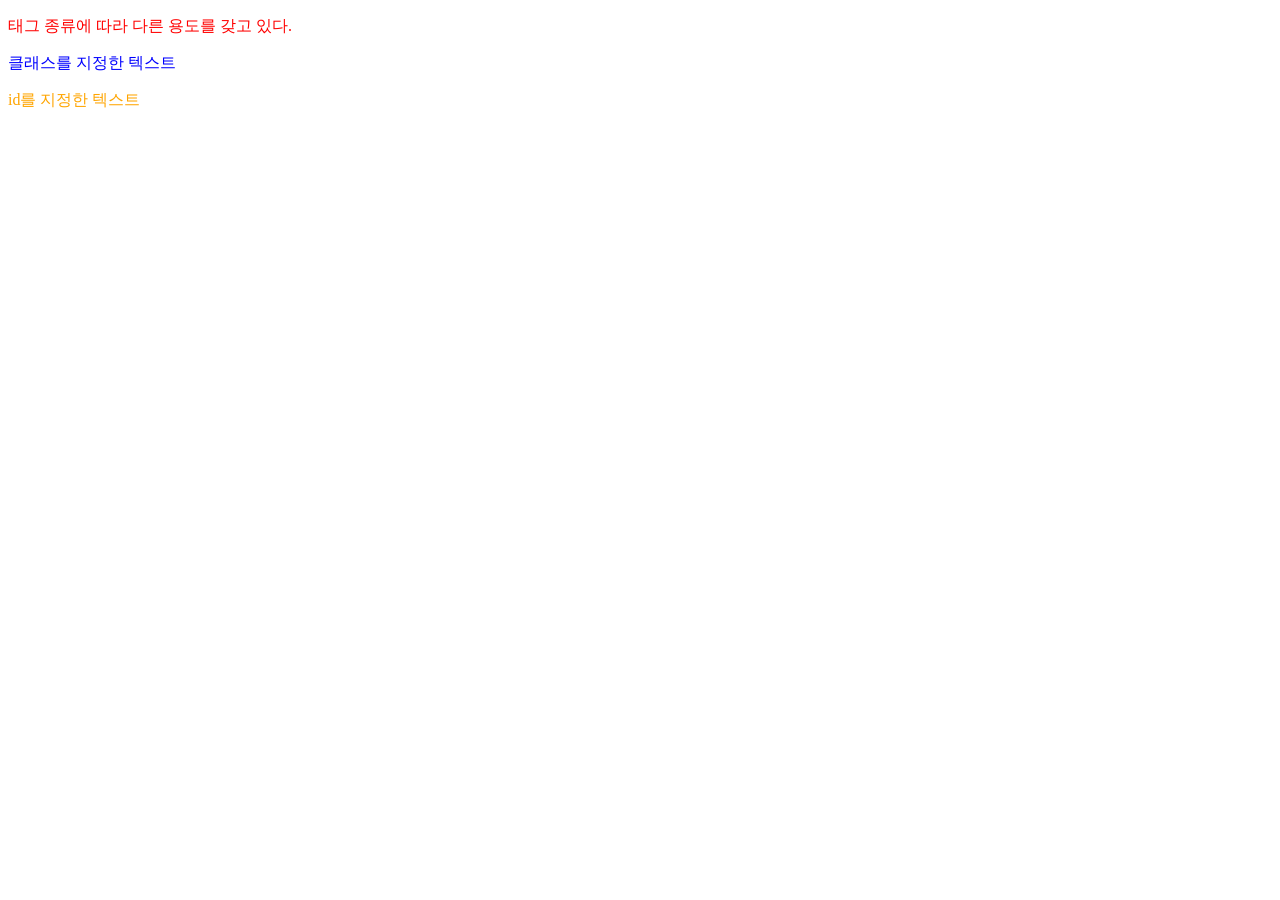
==== index.html @ 2307c54b "261021_13:40" ====
<!doctype html>
<!-- 문서종류: HTML -->
<html lang="ko">
  <!-- 언어: 한국어 -->
  <head>
<meta charset="UTF-8" />    
    <title>HTML 기초</title>
<mrta name = "description" content = "HTML에서 기초를 복습해봅니다.">
    <link rel = "stylesheet " href = "style.css">
  </head>
  <body>
    <p>태그 종류에 따라 다른 용도를 갖고 있다.</p>
    <p class = "blue">클래스를 지정한 텍스트</p>
    <p id = "orange">id를 지정한 텍스트</p>
  </body>
</html>
---- style.css ----
h1 {
  color: blue
  font-dize: 20px;
}
p {
color: red
}

.blue {
    color: blue;
}
/* .이름하면 그 이름 색상만 바꾼다는 뜻임 */
#orange {
    color: orange;
}
/* id가 나오면 #을 써야 됨 */
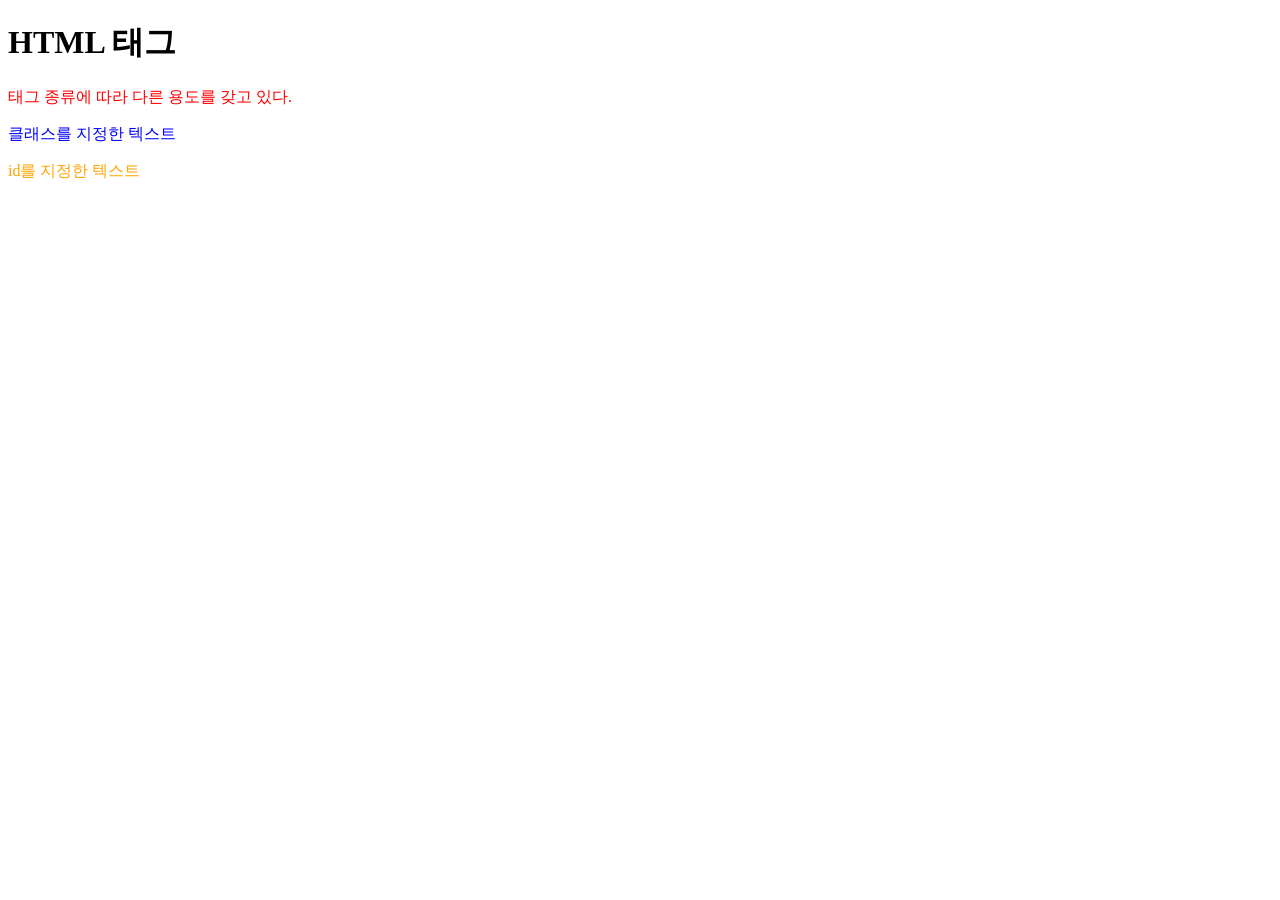
==== commit 4325e970: "261021_13:46" ====
--- a/index.html
+++ b/index.html
@@ -9,6 +9,7 @@
     <link rel = "stylesheet " href = "style.css">
   </head>
   <body>
+    <h1>HTML 태그</h1>
     <p>태그 종류에 따라 다른 용도를 갖고 있다.</p>
     <p class = "blue">클래스를 지정한 텍스트</p>
     <p id = "orange">id를 지정한 텍스트</p>
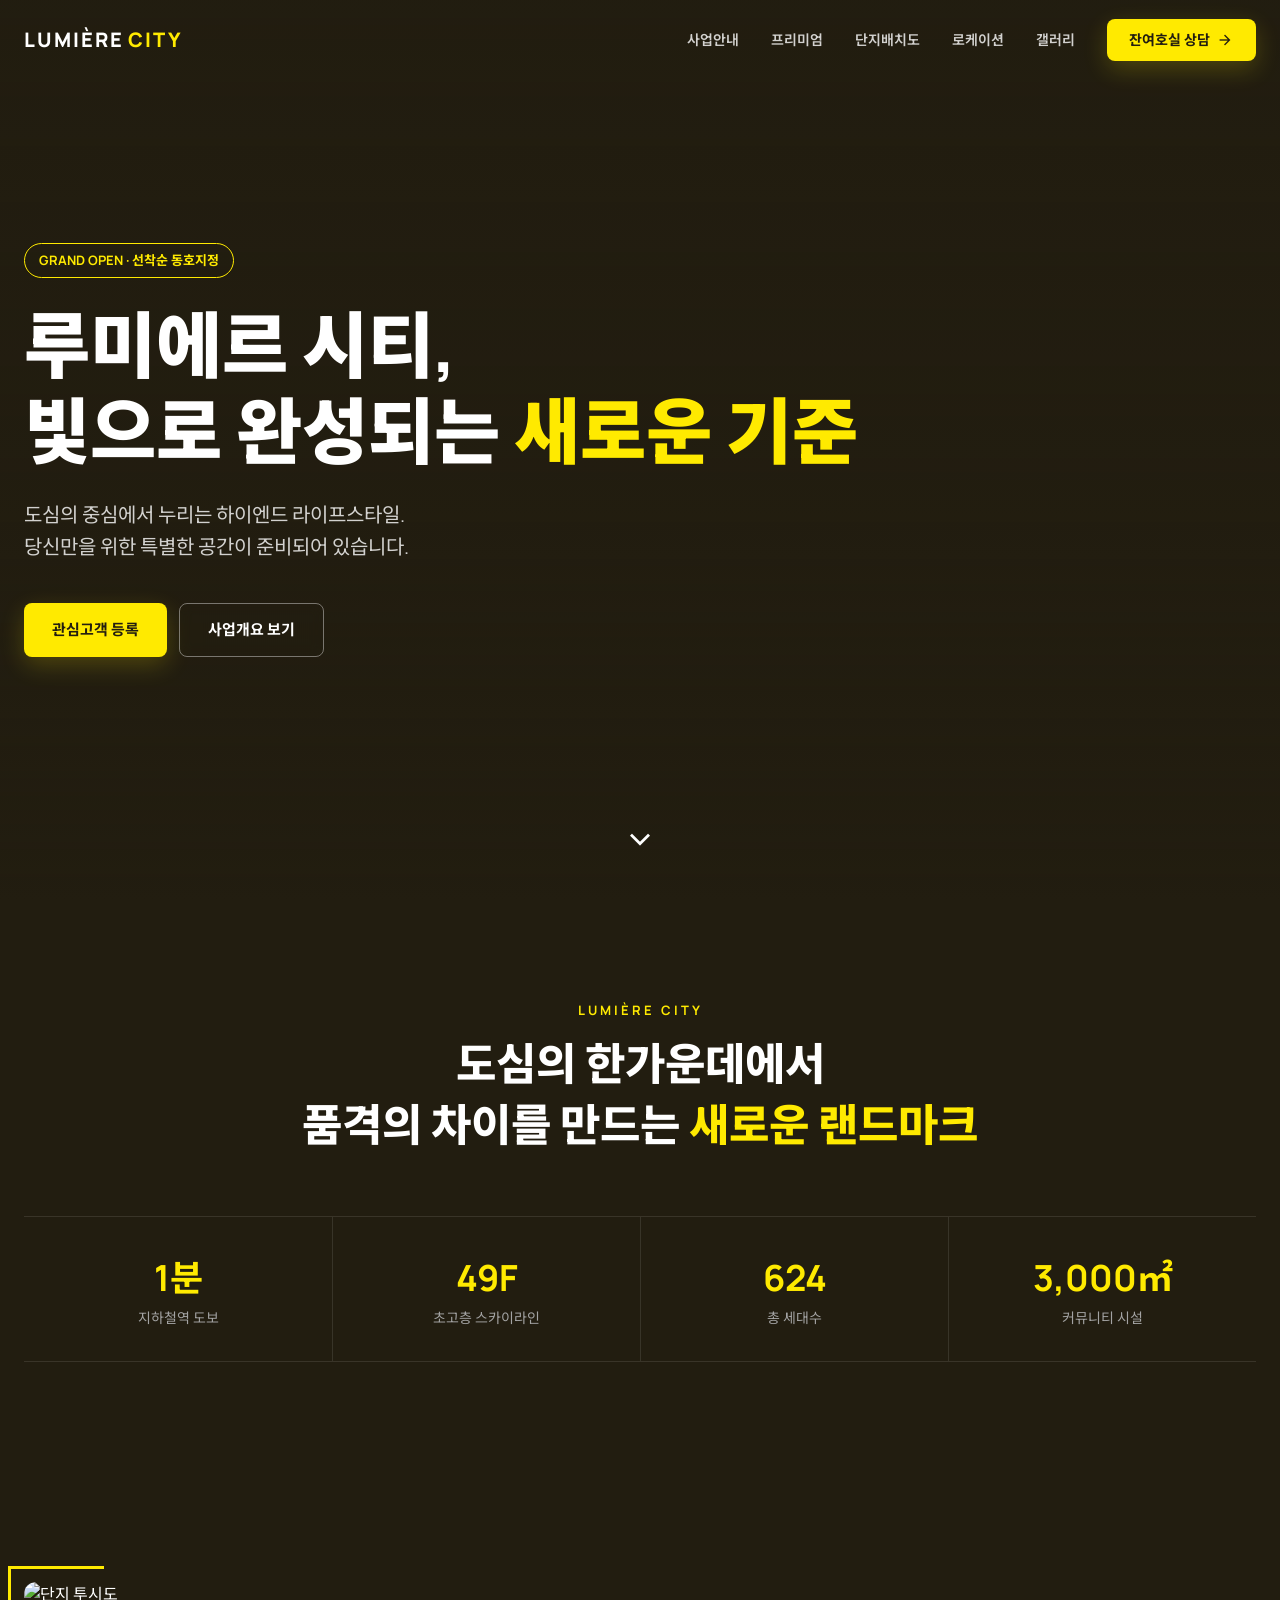
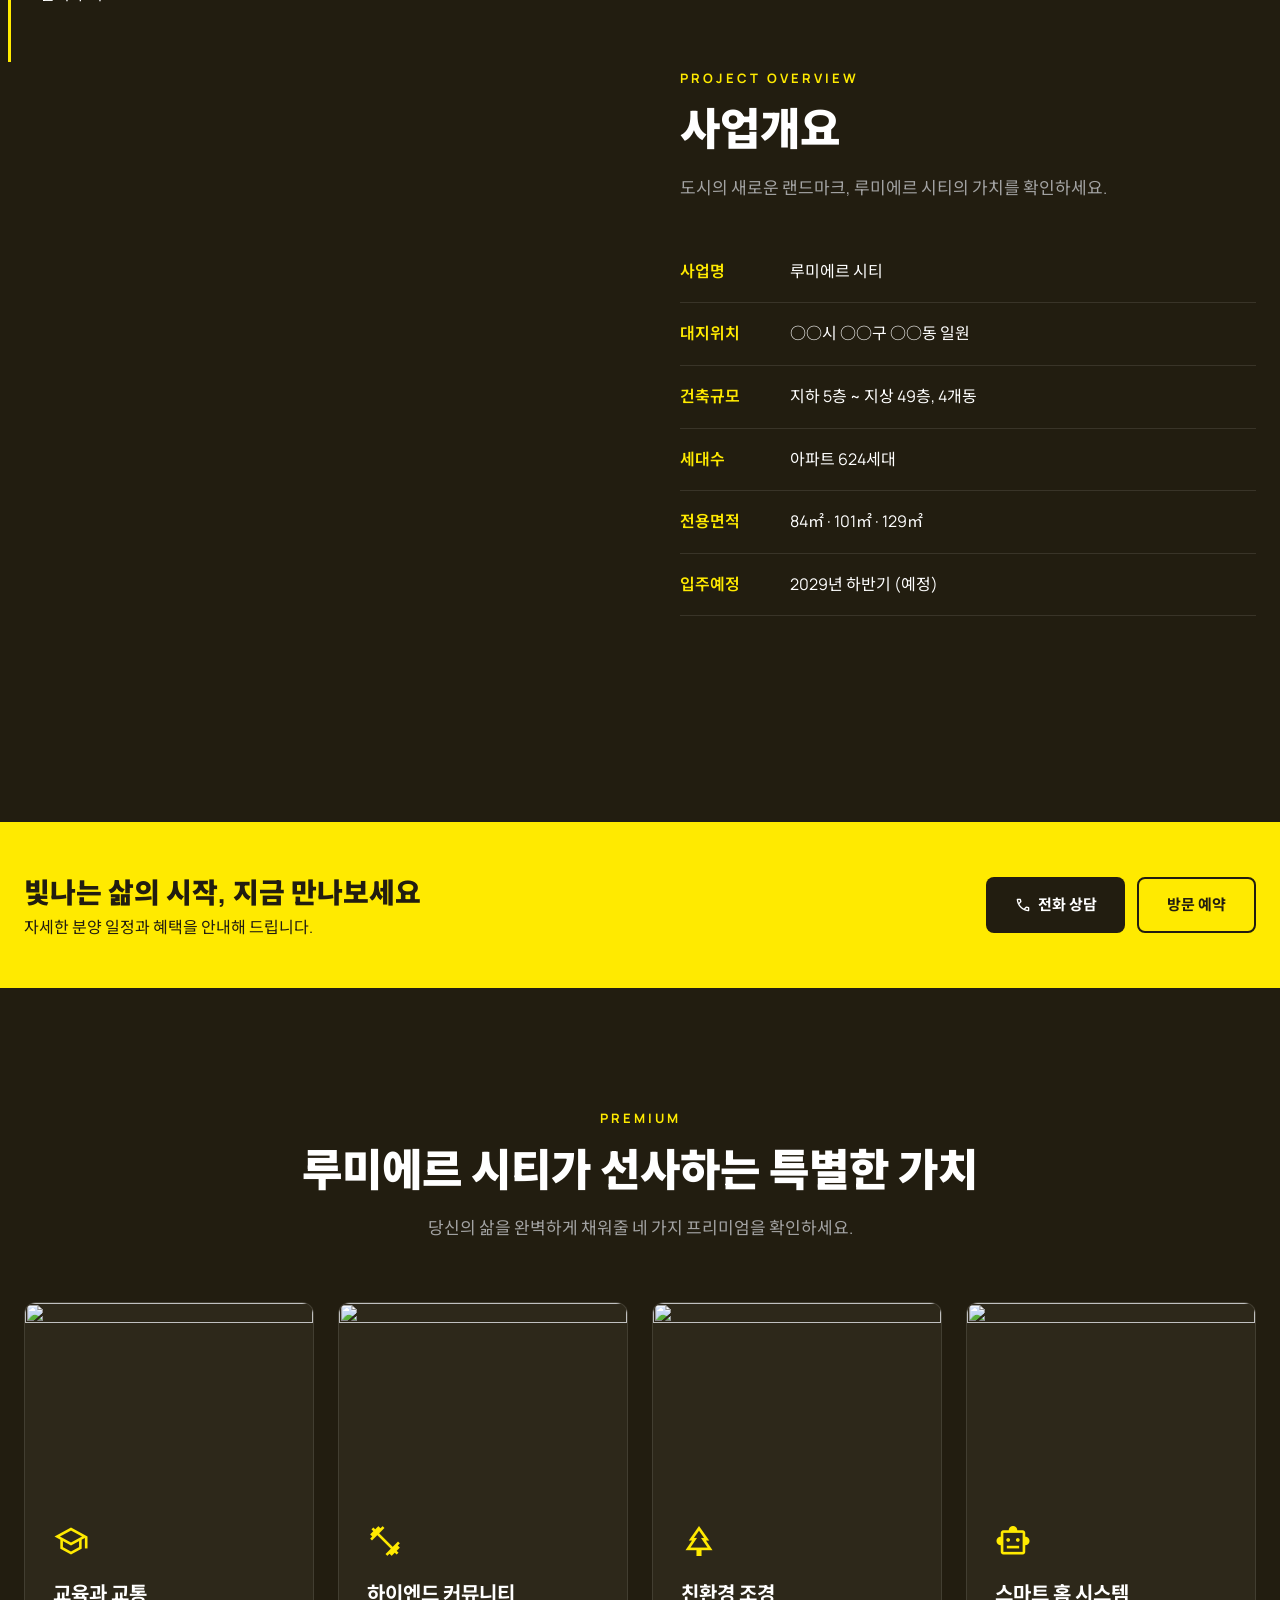
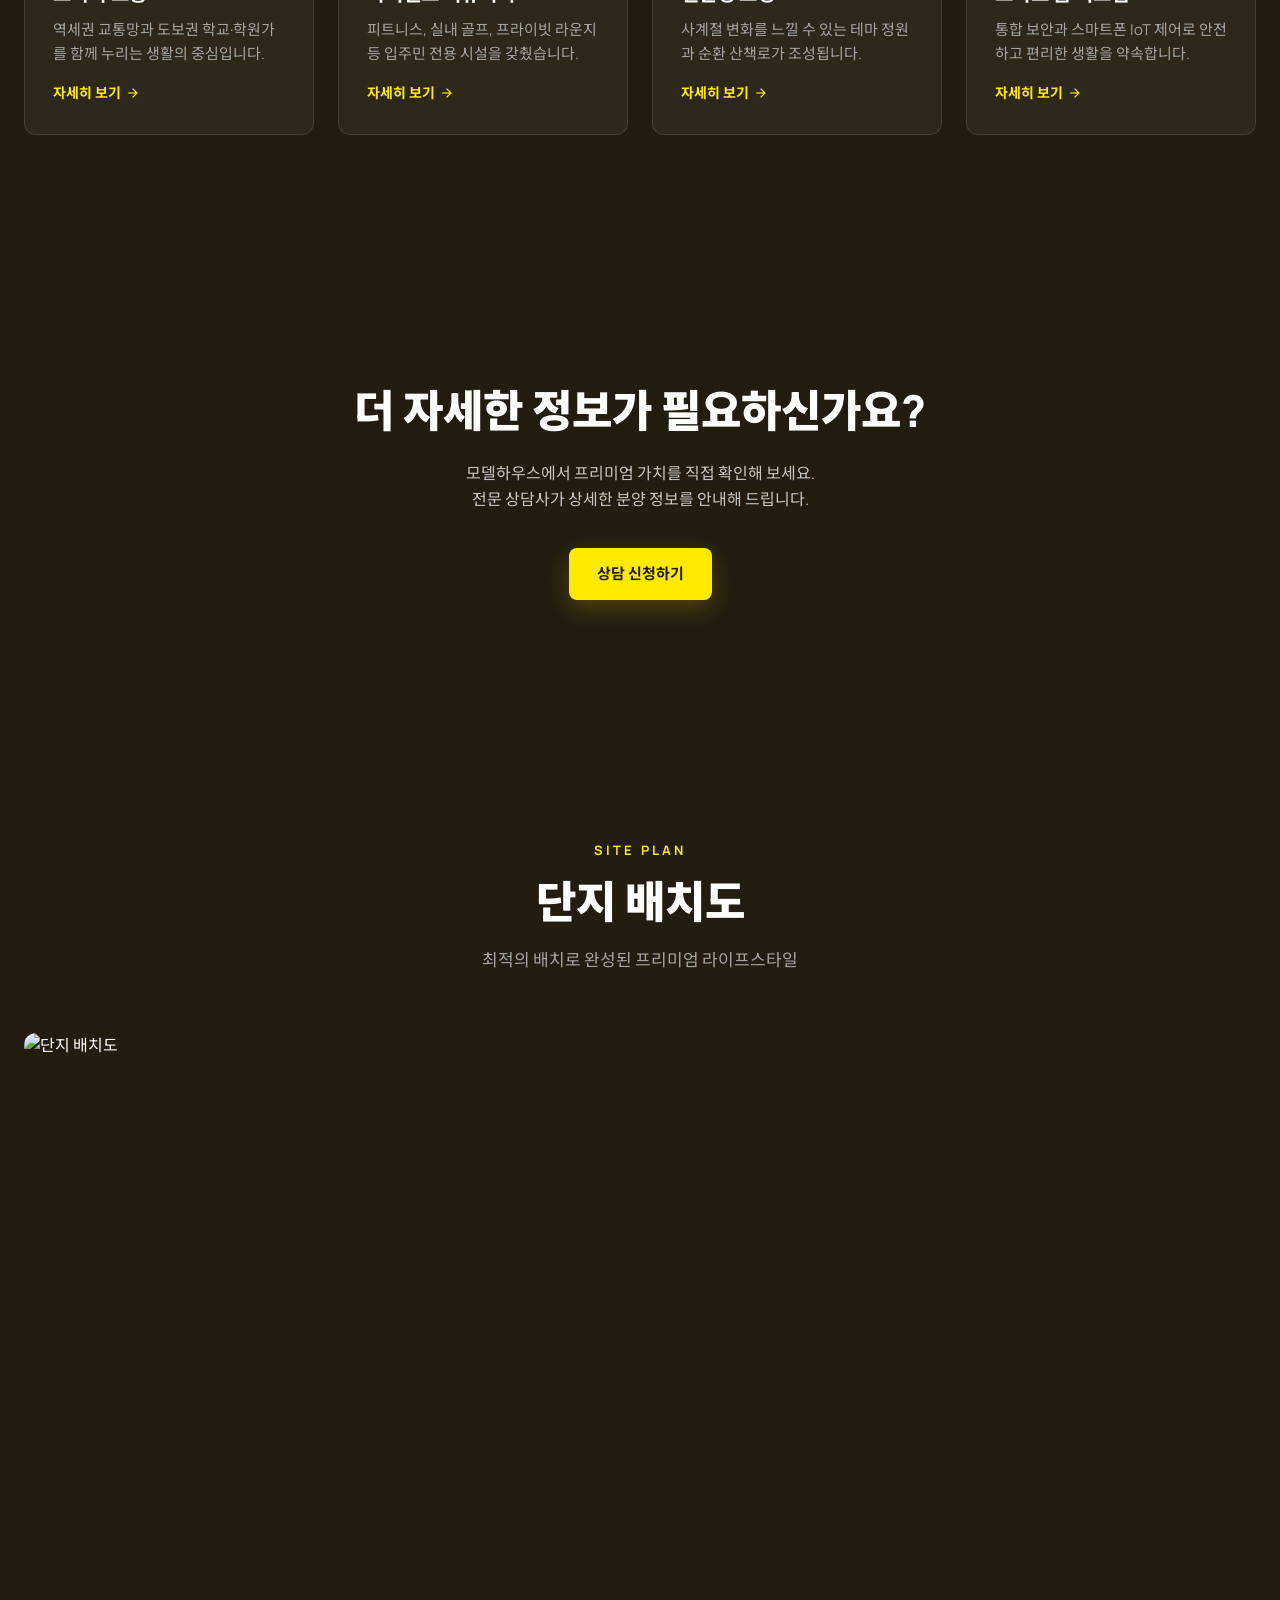
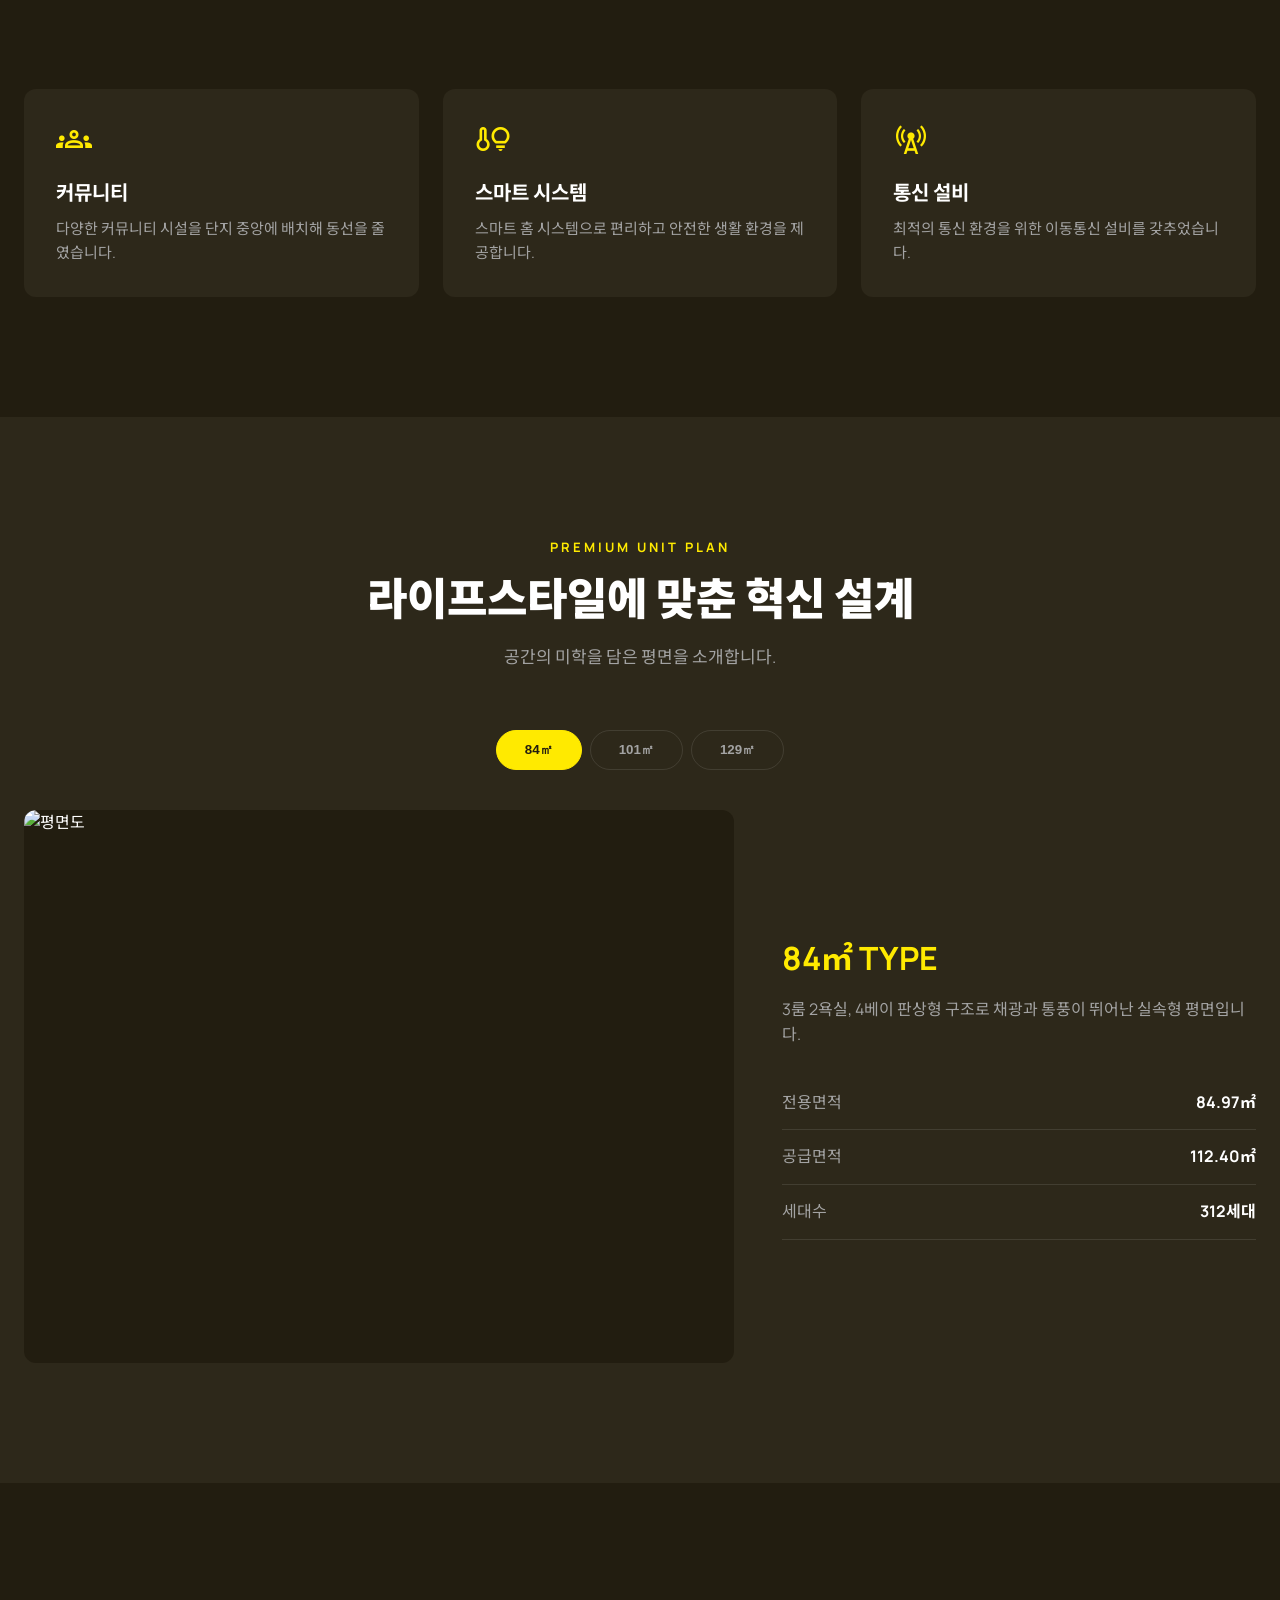
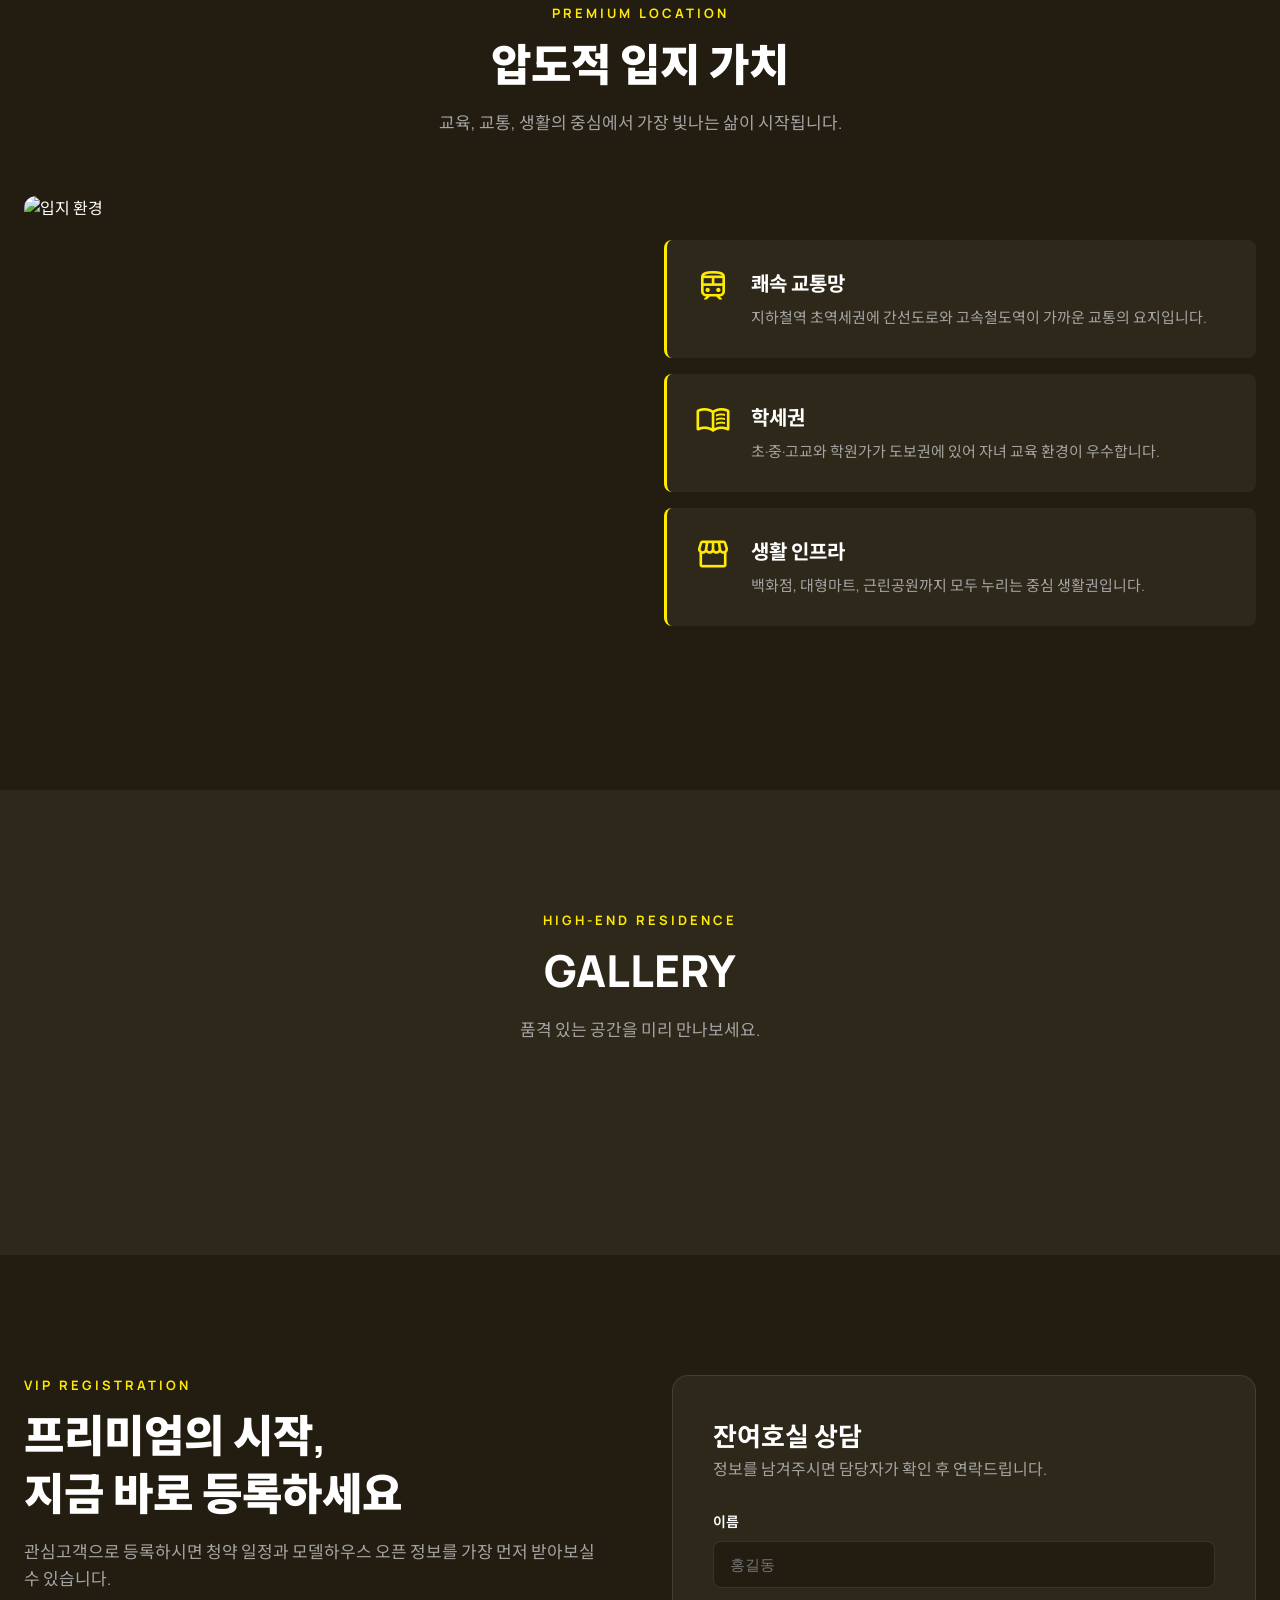
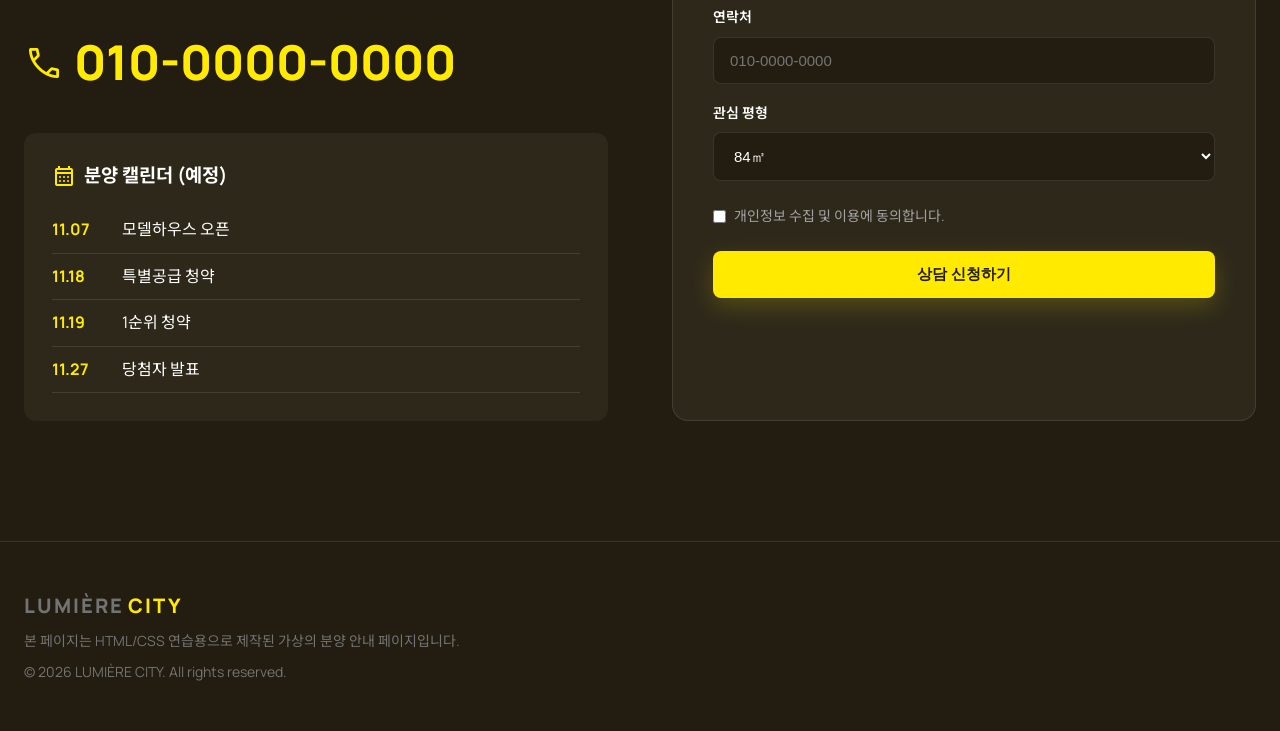
==== commit 0bd10487: "261021_14:15" ====
--- a/index.html
+++ b/index.html
@@ -3,15 +3,317 @@
 <html lang="ko">
   <!-- 언어: 한국어 -->
   <head>
-<meta charset="UTF-8" />    
-    <title>HTML 기초</title>
-<mrta name = "description" content = "HTML에서 기초를 복습해봅니다.">
-    <link rel = "stylesheet " href = "style.css">
+    <meta charset="UTF-8" />
+    <meta name="viewport" content="width=device-width, initial-scale=1" />
+    <title>루미에르 시티 | 도심 속 프리미엄 레지던스</title>
+    <meta name="description" content="루미에르 시티 분양 안내 랜딩 페이지 (연습용 가상 단지)" />
+    <link rel="preconnect" href="https://fonts.googleapis.com" />
+    <link rel="stylesheet" href="https://fonts.googleapis.com/css2?family=Manrope:wght@400;600;700;800&family=Noto+Sans+KR:wght@400;500;700;900&display=swap" />
+    <link rel="stylesheet" href="https://fonts.googleapis.com/css2?family=Material+Symbols+Outlined:wght,FILL@100..700,0..1&display=swap" />
+    <link rel="stylesheet" href="style.css" />
   </head>
   <body>
-    <h1>HTML 태그</h1>
-    <p>태그 종류에 따라 다른 용도를 갖고 있다.</p>
-    <p class = "blue">클래스를 지정한 텍스트</p>
-    <p id = "orange">id를 지정한 텍스트</p>
+    <!-- 상단 메뉴: 스크롤하면 배경이 생김 -->
+    <nav class="nav" id="nav">
+      <div class="container nav-inner">
+        <a href="#" class="logo">LUMIÈRE<span>CITY</span></a>
+        <div class="nav-menu" id="navMenu">
+          <a href="#overview">사업안내</a>
+          <a href="#premium">프리미엄</a>
+          <a href="#siteplan">단지배치도</a>
+          <a href="#location">로케이션</a>
+          <a href="#gallery">갤러리</a>
+          <a href="#contact" class="btn btn-primary btn-sm">
+            잔여호실 상담 <span class="material-symbols-outlined">arrow_forward</span>
+          </a>
+        </div>
+        <button class="nav-toggle" id="navToggle" aria-label="메뉴 열기">
+          <span class="material-symbols-outlined">menu</span>
+        </button>
+      </div>
+    </nav>
+
+    <main>
+      <!-- 1. 히어로 -->
+      <section class="hero">
+        <div class="hero-bg"></div>
+        <div class="hero-content container">
+          <span class="badge">GRAND OPEN · 선착순 동호지정</span>
+          <h1>루미에르 시티,<br />빛으로 완성되는 <em>새로운 기준</em></h1>
+          <p>도심의 중심에서 누리는 하이엔드 라이프스타일.<br />당신만을 위한 특별한 공간이 준비되어 있습니다.</p>
+          <div class="hero-btns">
+            <a href="#contact" class="btn btn-primary">관심고객 등록</a>
+            <a href="#overview" class="btn btn-outline">사업개요 보기</a>
+          </div>
+        </div>
+        <a href="#intro" class="scroll-down"><span class="material-symbols-outlined">expand_more</span></a>
+      </section>
+
+      <!-- 2. 소개 문구 -->
+      <section class="intro" id="intro">
+        <div class="container">
+          <p class="eyebrow">LUMIÈRE CITY</p>
+          <h2>도심의 한가운데에서<br />품격의 차이를 만드는 <em>새로운 랜드마크</em></h2>
+          <div class="stats">
+            <div><strong>1분</strong><span>지하철역 도보</span></div>
+            <div><strong>49F</strong><span>초고층 스카이라인</span></div>
+            <div><strong>624</strong><span>총 세대수</span></div>
+            <div><strong>3,000㎡</strong><span>커뮤니티 시설</span></div>
+          </div>
+        </div>
+      </section>
+
+      <!-- 3. 사업개요 -->
+      <section class="section" id="overview">
+        <div class="container overview">
+          <div class="overview-img">
+            <div class="frame"></div>
+            <img src="https://picsum.photos/seed/lumiere-tower/900/1100" alt="단지 투시도" />
+          </div>
+          <div>
+            <p class="eyebrow">Project Overview</p>
+            <h2 class="title">사업개요</h2>
+            <p class="desc">도시의 새로운 랜드마크, 루미에르 시티의 가치를 확인하세요.</p>
+            <table class="info-table">
+              <tr><th>사업명</th><td>루미에르 시티</td></tr>
+              <tr><th>대지위치</th><td>○○시 ○○구 ○○동 일원</td></tr>
+              <tr><th>건축규모</th><td>지하 5층 ~ 지상 49층, 4개동</td></tr>
+              <tr><th>세대수</th><td>아파트 624세대</td></tr>
+              <tr><th>전용면적</th><td>84㎡ · 101㎡ · 129㎡</td></tr>
+              <tr><th>입주예정</th><td>2029년 하반기 (예정)</td></tr>
+            </table>
+          </div>
+        </div>
+      </section>
+
+      <!-- 4. 중간 CTA 띠 -->
+      <section class="band">
+        <div class="container band-inner">
+          <div>
+            <h3>빛나는 삶의 시작, 지금 만나보세요</h3>
+            <p>자세한 분양 일정과 혜택을 안내해 드립니다.</p>
+          </div>
+          <div class="band-btns">
+            <a href="tel:010-0000-0000" class="btn btn-dark"><span class="material-symbols-outlined">call</span> 전화 상담</a>
+            <a href="#contact" class="btn btn-dark-outline">방문 예약</a>
+          </div>
+        </div>
+      </section>
+
+      <!-- 5. 프리미엄 4가지 -->
+      <section class="section" id="premium">
+        <div class="container">
+          <div class="section-head">
+            <p class="eyebrow">Premium</p>
+            <h2 class="title">루미에르 시티가 선사하는 특별한 가치</h2>
+            <p class="desc">당신의 삶을 완벽하게 채워줄 네 가지 프리미엄을 확인하세요.</p>
+          </div>
+          <div class="cards cards-4">
+            <article class="card">
+              <img src="https://picsum.photos/seed/lumiere-edu/600/400" alt="" />
+              <div class="card-body">
+                <span class="material-symbols-outlined icon">school</span>
+                <h3>교육과 교통</h3>
+                <p>역세권 교통망과 도보권 학교·학원가를 함께 누리는 생활의 중심입니다.</p>
+                <a href="#location" class="more">자세히 보기 <span class="material-symbols-outlined">arrow_forward</span></a>
+              </div>
+            </article>
+            <article class="card">
+              <img src="https://picsum.photos/seed/lumiere-gym/600/400" alt="" />
+              <div class="card-body">
+                <span class="material-symbols-outlined icon">fitness_center</span>
+                <h3>하이엔드 커뮤니티</h3>
+                <p>피트니스, 실내 골프, 프라이빗 라운지 등 입주민 전용 시설을 갖췄습니다.</p>
+                <a href="#gallery" class="more">자세히 보기 <span class="material-symbols-outlined">arrow_forward</span></a>
+              </div>
+            </article>
+            <article class="card">
+              <img src="https://picsum.photos/seed/lumiere-garden/600/400" alt="" />
+              <div class="card-body">
+                <span class="material-symbols-outlined icon">park</span>
+                <h3>친환경 조경</h3>
+                <p>사계절 변화를 느낄 수 있는 테마 정원과 순환 산책로가 조성됩니다.</p>
+                <a href="#siteplan" class="more">자세히 보기 <span class="material-symbols-outlined">arrow_forward</span></a>
+              </div>
+            </article>
+            <article class="card">
+              <img src="https://picsum.photos/seed/lumiere-smart/600/400" alt="" />
+              <div class="card-body">
+                <span class="material-symbols-outlined icon">smart_toy</span>
+                <h3>스마트 홈 시스템</h3>
+                <p>통합 보안과 스마트폰 IoT 제어로 안전하고 편리한 생활을 약속합니다.</p>
+                <a href="#siteplan" class="more">자세히 보기 <span class="material-symbols-outlined">arrow_forward</span></a>
+              </div>
+            </article>
+          </div>
+        </div>
+      </section>
+
+      <!-- 6. 상담 유도 -->
+      <section class="cta">
+        <div class="container cta-inner">
+          <h2>더 자세한 정보가 필요하신가요?</h2>
+          <p>모델하우스에서 프리미엄 가치를 직접 확인해 보세요.<br />전문 상담사가 상세한 분양 정보를 안내해 드립니다.</p>
+          <a href="#contact" class="btn btn-primary">상담 신청하기</a>
+        </div>
+      </section>
+
+      <!-- 7. 단지 배치도 -->
+      <section class="section" id="siteplan">
+        <div class="container">
+          <div class="section-head">
+            <p class="eyebrow">Site Plan</p>
+            <h2 class="title">단지 배치도</h2>
+            <p class="desc">최적의 배치로 완성된 프리미엄 라이프스타일</p>
+          </div>
+          <div class="siteplan-img">
+            <img src="https://picsum.photos/seed/lumiere-siteplan/1400/700" alt="단지 배치도" />
+          </div>
+          <div class="cards cards-3">
+            <div class="feature">
+              <span class="material-symbols-outlined icon">groups</span>
+              <h3>커뮤니티</h3>
+              <p>다양한 커뮤니티 시설을 단지 중앙에 배치해 동선을 줄였습니다.</p>
+            </div>
+            <div class="feature">
+              <span class="material-symbols-outlined icon">home_iot_device</span>
+              <h3>스마트 시스템</h3>
+              <p>스마트 홈 시스템으로 편리하고 안전한 생활 환경을 제공합니다.</p>
+            </div>
+            <div class="feature">
+              <span class="material-symbols-outlined icon">cell_tower</span>
+              <h3>통신 설비</h3>
+              <p>최적의 통신 환경을 위한 이동통신 설비를 갖추었습니다.</p>
+            </div>
+          </div>
+        </div>
+      </section>
+
+      <!-- 8. 평면 안내 (탭) -->
+      <section class="section section-alt" id="unit">
+        <div class="container">
+          <div class="section-head">
+            <p class="eyebrow">Premium Unit Plan</p>
+            <h2 class="title">라이프스타일에 맞춘 혁신 설계</h2>
+            <p class="desc">공간의 미학을 담은 평면을 소개합니다.</p>
+          </div>
+          <div class="tabs" id="tabs">
+            <button class="tab active" data-unit="0">84㎡</button>
+            <button class="tab" data-unit="1">101㎡</button>
+            <button class="tab" data-unit="2">129㎡</button>
+          </div>
+          <div class="unit">
+            <img id="unitImg" src="https://picsum.photos/seed/lumiere-unit84/900/700" alt="평면도" />
+            <div class="unit-info">
+              <h3 id="unitName">84㎡ TYPE</h3>
+              <p id="unitDesc">3룸 2욕실, 4베이 판상형 구조로 채광과 통풍이 뛰어난 실속형 평면입니다.</p>
+              <ul id="unitSpec">
+                <li><span>전용면적</span><b>84.97㎡</b></li>
+                <li><span>공급면적</span><b>112.40㎡</b></li>
+                <li><span>세대수</span><b>312세대</b></li>
+              </ul>
+            </div>
+          </div>
+        </div>
+      </section>
+
+      <!-- 9. 입지 -->
+      <section class="section" id="location">
+        <div class="container">
+          <div class="section-head">
+            <p class="eyebrow">Premium Location</p>
+            <h2 class="title">압도적 입지 가치</h2>
+            <p class="desc">교육, 교통, 생활의 중심에서 가장 빛나는 삶이 시작됩니다.</p>
+          </div>
+          <div class="location">
+            <img src="https://picsum.photos/seed/lumiere-map/1000/800" alt="입지 환경" />
+            <div class="loc-list">
+              <div class="loc-item">
+                <span class="material-symbols-outlined icon">train</span>
+                <div><h3>쾌속 교통망</h3><p>지하철역 초역세권에 간선도로와 고속철도역이 가까운 교통의 요지입니다.</p></div>
+              </div>
+              <div class="loc-item">
+                <span class="material-symbols-outlined icon">menu_book</span>
+                <div><h3>학세권</h3><p>초·중·고교와 학원가가 도보권에 있어 자녀 교육 환경이 우수합니다.</p></div>
+              </div>
+              <div class="loc-item">
+                <span class="material-symbols-outlined icon">storefront</span>
+                <div><h3>생활 인프라</h3><p>백화점, 대형마트, 근린공원까지 모두 누리는 중심 생활권입니다.</p></div>
+              </div>
+            </div>
+          </div>
+        </div>
+      </section>
+
+      <!-- 10. 갤러리 -->
+      <section class="section section-alt" id="gallery">
+        <div class="container">
+          <div class="section-head">
+            <p class="eyebrow">High-End Residence</p>
+            <h2 class="title">GALLERY</h2>
+            <p class="desc">품격 있는 공간을 미리 만나보세요.</p>
+          </div>
+          <div class="gallery" id="galleryGrid">
+            <figure><img src="https://picsum.photos/seed/lg1/600/800" alt="" /><figcaption>오픈형 거실</figcaption></figure>
+            <figure><img src="https://picsum.photos/seed/lg2/600/400" alt="" /><figcaption>외관 야경</figcaption></figure>
+            <figure><img src="https://picsum.photos/seed/lg3/600/600" alt="" /><figcaption>프리미엄 마감재</figcaption></figure>
+            <figure><img src="https://picsum.photos/seed/lg4/600/450" alt="" /><figcaption>마스터룸 욕실</figcaption></figure>
+            <figure><img src="https://picsum.photos/seed/lg5/600/800" alt="" /><figcaption>시그니처 가든</figcaption></figure>
+            <figure><img src="https://picsum.photos/seed/lg6/600/500" alt="" /><figcaption>피트니스 센터</figcaption></figure>
+            <figure><img src="https://picsum.photos/seed/lg7/600/700" alt="" /><figcaption>라운지</figcaption></figure>
+            <figure><img src="https://picsum.photos/seed/lg8/600/400" alt="" /><figcaption>스카이라운지</figcaption></figure>
+          </div>
+        </div>
+      </section>
+
+      <!-- 11. 관심고객 등록 -->
+      <section class="section" id="contact">
+        <div class="container contact">
+          <div>
+            <p class="eyebrow">VIP Registration</p>
+            <h2 class="title">프리미엄의 시작,<br />지금 바로 등록하세요</h2>
+            <p class="desc">관심고객으로 등록하시면 청약 일정과 모델하우스 오픈 정보를 가장 먼저 받아보실 수 있습니다.</p>
+            <a href="tel:010-0000-0000" class="phone"><span class="material-symbols-outlined">call</span> 010-0000-0000</a>
+            <div class="calendar">
+              <h3><span class="material-symbols-outlined">calendar_month</span> 분양 캘린더 (예정)</h3>
+              <ul>
+                <li><b>11.07</b><span>모델하우스 오픈</span></li>
+                <li><b>11.18</b><span>특별공급 청약</span></li>
+                <li><b>11.19</b><span>1순위 청약</span></li>
+                <li><b>11.27</b><span>당첨자 발표</span></li>
+              </ul>
+            </div>
+          </div>
+          <form class="form" id="form">
+            <h3>잔여호실 상담</h3>
+            <p>정보를 남겨주시면 담당자가 확인 후 연락드립니다.</p>
+            <label>이름<input type="text" name="name" placeholder="홍길동" required /></label>
+            <label>연락처<input type="tel" name="phone" placeholder="010-0000-0000" required /></label>
+            <label>관심 평형
+              <select name="unit">
+                <option>84㎡</option>
+                <option>101㎡</option>
+                <option>129㎡</option>
+              </select>
+            </label>
+            <label class="check"><input type="checkbox" required /> 개인정보 수집 및 이용에 동의합니다.</label>
+            <button type="submit" class="btn btn-primary btn-block">상담 신청하기</button>
+          </form>
+        </div>
+      </section>
+    </main>
+
+    <footer class="footer">
+      <div class="container footer-inner">
+        <a href="#" class="logo">LUMIÈRE<span>CITY</span></a>
+        <p>본 페이지는 HTML/CSS 연습용으로 제작된 가상의 분양 안내 페이지입니다.</p>
+        <p>© 2026 LUMIÈRE CITY. All rights reserved.</p>
+      </div>
+    </footer>
+
+    <!-- 갤러리 확대 보기 -->
+    <div class="lightbox" id="lightbox"><img id="lightboxImg" alt="" /></div>
+
+    <script src="script.js"></script>
   </body>
 </html>
--- a/style.css
+++ b/style.css
@@ -1,16 +1,712 @@
-h1 {
-  color: blue
-  font-dize: 20px;
-}
-p {
-color: red
-}
-
-.blue {
-    color: blue;
-}
-/* .이름하면 그 이름 색상만 바꾼다는 뜻임 */
-#orange {
-    color: orange;
-}
-/* id가 나오면 #을 써야 됨 */+/* 색상 변수: 원본 사이트와 같은 다크 + 옐로우 톤 */
+:root {
+  --primary: #ffea00;
+  --bg: #221d10;
+  --surface: #2d281a;
+  --line: rgba(255, 255, 255, 0.1);
+  --text: #fff;
+  --muted: #a3a3a3;
+}
+
+* {
+  margin: 0;
+  padding: 0;
+  box-sizing: border-box;
+}
+
+html {
+  scroll-behavior: smooth;
+}
+
+body {
+  font-family: "Manrope", "Noto Sans KR", sans-serif;
+  background: var(--bg);
+  color: var(--text);
+  overflow-x: hidden;
+  line-height: 1.6;
+}
+
+a {
+  color: inherit;
+  text-decoration: none;
+}
+
+img {
+  display: block;
+  width: 100%;
+  object-fit: cover;
+}
+
+em {
+  font-style: normal;
+  color: var(--primary);
+}
+
+.container {
+  max-width: 1280px;
+  margin: 0 auto;
+  padding: 0 24px;
+}
+
+/* 버튼 */
+.btn {
+  display: inline-flex;
+  align-items: center;
+  justify-content: center;
+  gap: 6px;
+  padding: 14px 28px;
+  border-radius: 8px;
+  font-weight: 700;
+  font-size: 15px;
+  border: 0;
+  cursor: pointer;
+  transition: 0.2s;
+}
+.btn .material-symbols-outlined {
+  font-size: 18px;
+}
+.btn-primary {
+  background: var(--primary);
+  color: var(--bg);
+  box-shadow: 0 8px 24px rgba(255, 234, 0, 0.2);
+}
+.btn-primary:hover {
+  opacity: 0.9;
+  transform: translateY(-2px);
+}
+.btn-outline {
+  border: 1px solid rgba(255, 255, 255, 0.4);
+  backdrop-filter: blur(6px);
+}
+.btn-outline:hover {
+  background: rgba(255, 255, 255, 0.1);
+}
+.btn-dark {
+  background: var(--bg);
+  color: #fff;
+}
+.btn-dark-outline {
+  border: 2px solid var(--bg);
+  color: var(--bg);
+}
+.btn-sm {
+  padding: 10px 22px;
+  font-size: 14px;
+}
+.btn-block {
+  width: 100%;
+}
+
+/* 상단 메뉴 */
+.nav {
+  position: fixed;
+  top: 0;
+  left: 0;
+  width: 100%;
+  z-index: 90;
+  transition: 0.3s;
+}
+.nav.scrolled {
+  background: rgba(34, 29, 16, 0.9);
+  backdrop-filter: blur(10px);
+  border-bottom: 1px solid var(--line);
+}
+.nav-inner {
+  display: flex;
+  align-items: center;
+  justify-content: space-between;
+  height: 80px;
+}
+.logo {
+  font-size: 20px;
+  font-weight: 800;
+  letter-spacing: 2px;
+}
+.logo span {
+  color: var(--primary);
+  margin-left: 4px;
+}
+.nav-menu {
+  display: flex;
+  align-items: center;
+  gap: 32px;
+}
+.nav-menu a:not(.btn) {
+  font-size: 14px;
+  font-weight: 600;
+  color: rgba(255, 255, 255, 0.8);
+}
+.nav-menu a:not(.btn):hover {
+  color: var(--primary);
+}
+.nav-toggle {
+  display: none;
+  background: none;
+  border: 0;
+  color: #fff;
+  cursor: pointer;
+}
+.nav-toggle span {
+  font-size: 32px;
+}
+
+/* 히어로 */
+.hero {
+  position: relative;
+  height: 100vh;
+  min-height: 700px;
+  display: flex;
+  align-items: center;
+  overflow: hidden;
+}
+.hero-bg {
+  position: absolute;
+  inset: 0;
+  background:
+    linear-gradient(to bottom, rgba(34, 29, 16, 0.3), rgba(34, 29, 16, 0.6) 60%, var(--bg)),
+    url("https://picsum.photos/seed/lumiere-hero/1920/1080") center / cover;
+  animation: zoom 20s ease-out forwards;
+}
+@keyframes zoom {
+  from { transform: scale(1.15); }
+  to { transform: scale(1); }
+}
+.hero-content {
+  position: relative;
+  width: 100%;
+}
+.badge {
+  display: inline-block;
+  padding: 6px 14px;
+  border: 1px solid var(--primary);
+  border-radius: 99px;
+  color: var(--primary);
+  font-size: 13px;
+  font-weight: 700;
+  margin-bottom: 24px;
+}
+.hero h1 {
+  font-size: clamp(36px, 6vw, 72px);
+  font-weight: 900;
+  line-height: 1.2;
+  margin-bottom: 24px;
+}
+.hero p {
+  font-size: clamp(16px, 2vw, 20px);
+  color: rgba(255, 255, 255, 0.8);
+  margin-bottom: 40px;
+}
+.hero-btns {
+  display: flex;
+  flex-wrap: wrap;
+  gap: 12px;
+}
+.scroll-down {
+  position: absolute;
+  bottom: 32px;
+  left: 50%;
+  transform: translateX(-50%);
+  animation: bounce 2s infinite;
+}
+.scroll-down span {
+  font-size: 40px;
+}
+@keyframes bounce {
+  50% { transform: translate(-50%, 10px); }
+}
+
+/* 공통 섹션 */
+.section {
+  padding: 120px 0;
+}
+.section-alt {
+  background: var(--surface);
+}
+.section-head {
+  text-align: center;
+  margin-bottom: 60px;
+}
+.eyebrow {
+  color: var(--primary);
+  font-size: 13px;
+  font-weight: 700;
+  letter-spacing: 3px;
+  text-transform: uppercase;
+  margin-bottom: 12px;
+}
+.title {
+  font-size: clamp(28px, 4vw, 44px);
+  font-weight: 900;
+  line-height: 1.3;
+  margin-bottom: 16px;
+}
+.desc {
+  color: var(--muted);
+  font-size: 17px;
+}
+.icon {
+  color: var(--primary);
+  font-size: 36px;
+}
+
+/* 소개 */
+.intro {
+  padding: 100px 0;
+  text-align: center;
+}
+.intro h2 {
+  font-size: clamp(26px, 4vw, 44px);
+  font-weight: 800;
+  line-height: 1.4;
+  margin-bottom: 60px;
+}
+.stats {
+  display: grid;
+  grid-template-columns: repeat(4, 1fr);
+  border-top: 1px solid var(--line);
+  border-bottom: 1px solid var(--line);
+}
+.stats div {
+  padding: 32px 0;
+  display: flex;
+  flex-direction: column;
+}
+.stats div + div {
+  border-left: 1px solid var(--line);
+}
+.stats strong {
+  font-size: 36px;
+  color: var(--primary);
+}
+.stats span {
+  color: var(--muted);
+  font-size: 14px;
+}
+
+/* 사업개요 */
+.overview {
+  display: grid;
+  grid-template-columns: 1fr 1fr;
+  gap: 80px;
+  align-items: center;
+}
+.overview-img {
+  position: relative;
+}
+.overview-img img {
+  border-radius: 12px;
+  aspect-ratio: 4 / 5;
+  position: relative;
+}
+.frame {
+  position: absolute;
+  top: -16px;
+  left: -16px;
+  width: 96px;
+  height: 96px;
+  border-top: 3px solid var(--primary);
+  border-left: 3px solid var(--primary);
+}
+.info-table {
+  width: 100%;
+  margin-top: 40px;
+  border-collapse: collapse;
+}
+.info-table th,
+.info-table td {
+  padding: 18px 0;
+  border-bottom: 1px solid var(--line);
+  text-align: left;
+}
+.info-table th {
+  width: 110px;
+  color: var(--primary);
+  font-weight: 600;
+}
+
+/* 노란 띠 */
+.band {
+  background: var(--primary);
+  color: var(--bg);
+  padding: 48px 0;
+}
+.band-inner {
+  display: flex;
+  justify-content: space-between;
+  align-items: center;
+  gap: 24px;
+  flex-wrap: wrap;
+}
+.band h3 {
+  font-size: 28px;
+  font-weight: 900;
+}
+.band-btns {
+  display: flex;
+  gap: 12px;
+}
+
+/* 카드 */
+.cards {
+  display: grid;
+  gap: 24px;
+}
+.cards-4 {
+  grid-template-columns: repeat(4, 1fr);
+}
+.cards-3 {
+  grid-template-columns: repeat(3, 1fr);
+  margin-top: 40px;
+}
+.card {
+  background: var(--surface);
+  border: 1px solid var(--line);
+  border-radius: 12px;
+  overflow: hidden;
+  transition: 0.3s;
+}
+.card:hover {
+  transform: translateY(-8px);
+  border-color: var(--primary);
+}
+.card img {
+  aspect-ratio: 3 / 2;
+}
+.card-body {
+  padding: 28px;
+}
+.card h3,
+.feature h3 {
+  font-size: 20px;
+  margin: 12px 0 8px;
+}
+.card p,
+.feature p {
+  color: var(--muted);
+  font-size: 15px;
+}
+.more {
+  display: inline-flex;
+  align-items: center;
+  gap: 4px;
+  margin-top: 16px;
+  color: var(--primary);
+  font-weight: 700;
+  font-size: 14px;
+}
+.more span {
+  font-size: 16px;
+}
+.feature {
+  background: var(--surface);
+  border-radius: 12px;
+  padding: 32px;
+}
+
+/* 상담 유도 */
+.cta {
+  background:
+    linear-gradient(rgba(34, 29, 16, 0.85), rgba(34, 29, 16, 0.85)),
+    url("https://picsum.photos/seed/lumiere-cta/1920/800") center / cover fixed;
+  padding: 120px 0;
+  text-align: center;
+}
+.cta h2 {
+  font-size: clamp(28px, 4vw, 44px);
+  font-weight: 900;
+  margin-bottom: 16px;
+}
+.cta p {
+  color: rgba(255, 255, 255, 0.75);
+  margin-bottom: 36px;
+}
+
+/* 단지배치도 */
+.siteplan-img img {
+  border-radius: 12px;
+  aspect-ratio: 2 / 1;
+}
+
+/* 평면 탭 */
+.tabs {
+  display: flex;
+  justify-content: center;
+  gap: 8px;
+  margin-bottom: 40px;
+}
+.tab {
+  padding: 10px 28px;
+  border-radius: 99px;
+  border: 1px solid var(--line);
+  background: transparent;
+  color: var(--muted);
+  font-weight: 700;
+  cursor: pointer;
+}
+.tab.active {
+  background: var(--primary);
+  color: var(--bg);
+  border-color: var(--primary);
+}
+.unit {
+  display: grid;
+  grid-template-columns: 3fr 2fr;
+  gap: 48px;
+  align-items: center;
+}
+.unit img {
+  border-radius: 12px;
+  aspect-ratio: 9 / 7;
+  background: var(--bg);
+}
+.unit-info h3 {
+  font-size: 32px;
+  color: var(--primary);
+  margin-bottom: 12px;
+}
+.unit-info p {
+  color: var(--muted);
+  margin-bottom: 28px;
+}
+.unit-info ul {
+  list-style: none;
+}
+.unit-info li {
+  display: flex;
+  justify-content: space-between;
+  padding: 14px 0;
+  border-bottom: 1px solid var(--line);
+}
+.unit-info li span {
+  color: var(--muted);
+}
+
+/* 입지 */
+.location {
+  display: grid;
+  grid-template-columns: 1fr 1fr;
+  gap: 48px;
+  align-items: center;
+}
+.location img {
+  border-radius: 12px;
+  aspect-ratio: 5 / 4;
+}
+.loc-list {
+  display: flex;
+  flex-direction: column;
+  gap: 16px;
+}
+.loc-item {
+  display: flex;
+  gap: 20px;
+  padding: 28px;
+  background: var(--surface);
+  border-left: 3px solid var(--primary);
+  border-radius: 8px;
+}
+.loc-item h3 {
+  font-size: 20px;
+  margin-bottom: 6px;
+}
+.loc-item p {
+  color: var(--muted);
+  font-size: 15px;
+}
+
+/* 갤러리: column으로 벽돌(masonry) 배치 */
+.gallery {
+  columns: 4;
+  column-gap: 16px;
+}
+.gallery figure {
+  position: relative;
+  break-inside: avoid;
+  margin-bottom: 16px;
+  border-radius: 12px;
+  overflow: hidden;
+  cursor: zoom-in;
+}
+.gallery img {
+  transition: 0.5s;
+}
+.gallery figure:hover img {
+  transform: scale(1.08);
+}
+.gallery figcaption {
+  position: absolute;
+  inset: auto 0 0 0;
+  padding: 40px 16px 14px;
+  background: linear-gradient(transparent, rgba(0, 0, 0, 0.8));
+  font-weight: 700;
+  opacity: 0;
+  transition: 0.3s;
+}
+.gallery figure:hover figcaption {
+  opacity: 1;
+}
+.lightbox {
+  position: fixed;
+  inset: 0;
+  z-index: 100;
+  background: rgba(0, 0, 0, 0.9);
+  display: none;
+  align-items: center;
+  justify-content: center;
+  padding: 24px;
+  cursor: zoom-out;
+}
+.lightbox.open {
+  display: flex;
+}
+.lightbox img {
+  width: auto;
+  max-width: 100%;
+  max-height: 90vh;
+  border-radius: 8px;
+}
+
+/* 관심고객 등록 */
+.contact {
+  display: grid;
+  grid-template-columns: 1fr 1fr;
+  gap: 64px;
+}
+.phone {
+  display: inline-flex;
+  align-items: center;
+  gap: 10px;
+  margin: 32px 0;
+  font-size: clamp(32px, 4vw, 48px);
+  font-weight: 900;
+  color: var(--primary);
+}
+.phone span {
+  font-size: 40px;
+}
+.calendar {
+  background: var(--surface);
+  border-radius: 12px;
+  padding: 28px;
+}
+.calendar h3 {
+  display: flex;
+  align-items: center;
+  gap: 8px;
+  margin-bottom: 16px;
+}
+.calendar h3 span {
+  color: var(--primary);
+}
+.calendar ul {
+  list-style: none;
+}
+.calendar li {
+  display: flex;
+  gap: 20px;
+  padding: 10px 0;
+  border-bottom: 1px solid var(--line);
+}
+.calendar li b {
+  color: var(--primary);
+  width: 50px;
+}
+.form {
+  background: var(--surface);
+  border: 1px solid var(--line);
+  border-radius: 16px;
+  padding: 40px;
+}
+.form h3 {
+  font-size: 26px;
+}
+.form > p {
+  color: var(--muted);
+  margin-bottom: 28px;
+}
+.form label {
+  display: block;
+  font-size: 14px;
+  font-weight: 600;
+  margin-bottom: 18px;
+}
+.form input:not([type="checkbox"]),
+.form select {
+  display: block;
+  width: 100%;
+  margin-top: 8px;
+  padding: 14px 16px;
+  border-radius: 8px;
+  border: 1px solid var(--line);
+  background: var(--bg);
+  color: #fff;
+  font-size: 15px;
+}
+.form input:focus,
+.form select:focus {
+  outline: 2px solid var(--primary);
+}
+.form .check {
+  display: flex;
+  gap: 8px;
+  align-items: center;
+  color: var(--muted);
+  font-weight: 400;
+  margin: 24px 0;
+}
+
+/* 푸터 */
+.footer {
+  border-top: 1px solid var(--line);
+  padding: 48px 0;
+}
+.footer-inner {
+  display: flex;
+  flex-direction: column;
+  gap: 8px;
+  color: #737373;
+  font-size: 14px;
+}
+
+/* 스크롤 등장 애니메이션 */
+.reveal {
+  opacity: 0;
+  transform: translateY(40px);
+  transition: 0.8s;
+}
+.reveal.show {
+  opacity: 1;
+  transform: none;
+}
+
+/* 태블릿 */
+@media (max-width: 1024px) {
+  .cards-4 { grid-template-columns: repeat(2, 1fr); }
+  .gallery { columns: 3; }
+  .overview, .unit, .location, .contact { grid-template-columns: 1fr; gap: 48px; }
+  .nav-toggle { display: block; }
+  .nav-menu {
+    display: none;
+    position: absolute;
+    top: 80px;
+    left: 0;
+    width: 100%;
+    flex-direction: column;
+    padding: 24px;
+    background: var(--bg);
+    border-bottom: 1px solid var(--line);
+  }
+  .nav-menu.open { display: flex; }
+}
+
+/* 모바일 */
+@media (max-width: 640px) {
+  .section { padding: 80px 0; }
+  .stats { grid-template-columns: repeat(2, 1fr); }
+  .stats div:nth-child(3) { border-left: 0; }
+  .stats div:nth-child(n + 3) { border-top: 1px solid var(--line); }
+  .cards-4, .cards-3 { grid-template-columns: 1fr; }
+  .gallery { columns: 2; }
+  .form { padding: 28px 20px; }
+  .cta { background-attachment: scroll; }
+}
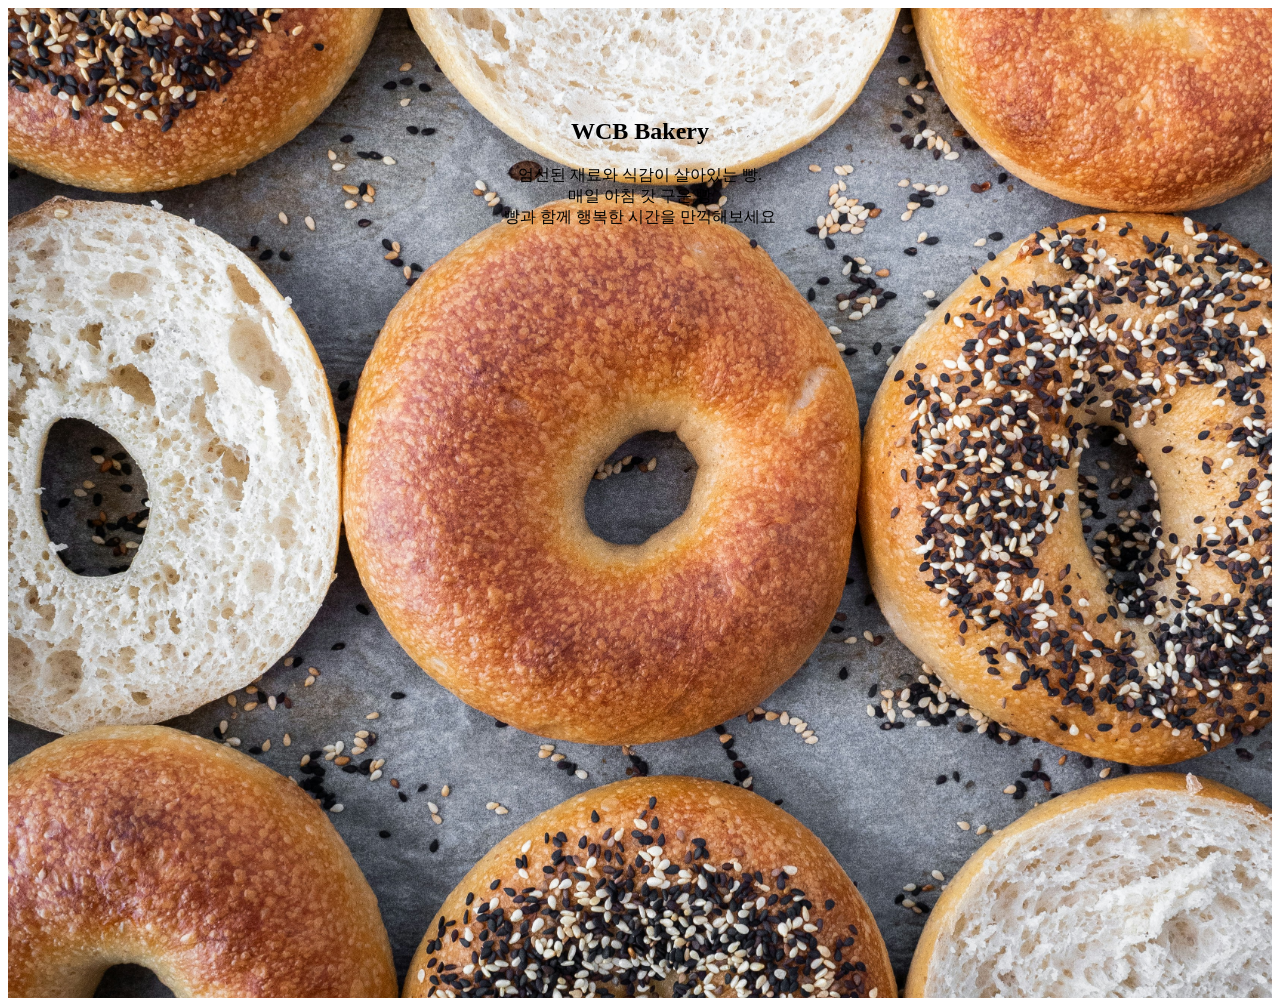
==== commit 73ff562c: "261021_14:46" ====
--- a/index.html
+++ b/index.html
@@ -1,319 +1,25 @@
 <!doctype html>
-<!-- 문서종류: HTML -->
-<html lang="ko">
-  <!-- 언어: 한국어 -->
+<html lang="en">
   <head>
     <meta charset="UTF-8" />
-    <meta name="viewport" content="width=device-width, initial-scale=1" />
-    <title>루미에르 시티 | 도심 속 프리미엄 레지던스</title>
-    <meta name="description" content="루미에르 시티 분양 안내 랜딩 페이지 (연습용 가상 단지)" />
-    <link rel="preconnect" href="https://fonts.googleapis.com" />
-    <link rel="stylesheet" href="https://fonts.googleapis.com/css2?family=Manrope:wght@400;600;700;800&family=Noto+Sans+KR:wght@400;500;700;900&display=swap" />
-    <link rel="stylesheet" href="https://fonts.googleapis.com/css2?family=Material+Symbols+Outlined:wght,FILL@100..700,0..1&display=swap" />
-    <link rel="stylesheet" href="style.css" />
+    <meta name="viewport" content="width=device-width, initial-scale=1.0" />
+    <title>랜딩페이지 테스트</title>
+    <link rel="stylesheet" href="css/style.css"
   </head>
   <body>
-    <!-- 상단 메뉴: 스크롤하면 배경이 생김 -->
-    <nav class="nav" id="nav">
-      <div class="container nav-inner">
-        <a href="#" class="logo">LUMIÈRE<span>CITY</span></a>
-        <div class="nav-menu" id="navMenu">
-          <a href="#overview">사업안내</a>
-          <a href="#premium">프리미엄</a>
-          <a href="#siteplan">단지배치도</a>
-          <a href="#location">로케이션</a>
-          <a href="#gallery">갤러리</a>
-          <a href="#contact" class="btn btn-primary btn-sm">
-            잔여호실 상담 <span class="material-symbols-outlined">arrow_forward</span>
-          </a>
-        </div>
-        <button class="nav-toggle" id="navToggle" aria-label="메뉴 열기">
-          <span class="material-symbols-outlined">menu</span>
-        </button>
-      </div>
-    </nav>
-
-    <main>
-      <!-- 1. 히어로 -->
-      <section class="hero">
-        <div class="hero-bg"></div>
-        <div class="hero-content container">
-          <span class="badge">GRAND OPEN · 선착순 동호지정</span>
-          <h1>루미에르 시티,<br />빛으로 완성되는 <em>새로운 기준</em></h1>
-          <p>도심의 중심에서 누리는 하이엔드 라이프스타일.<br />당신만을 위한 특별한 공간이 준비되어 있습니다.</p>
-          <div class="hero-btns">
-            <a href="#contact" class="btn btn-primary">관심고객 등록</a>
-            <a href="#overview" class="btn btn-outline">사업개요 보기</a>
-          </div>
-        </div>
-        <a href="#intro" class="scroll-down"><span class="material-symbols-outlined">expand_more</span></a>
-      </section>
-
-      <!-- 2. 소개 문구 -->
-      <section class="intro" id="intro">
-        <div class="container">
-          <p class="eyebrow">LUMIÈRE CITY</p>
-          <h2>도심의 한가운데에서<br />품격의 차이를 만드는 <em>새로운 랜드마크</em></h2>
-          <div class="stats">
-            <div><strong>1분</strong><span>지하철역 도보</span></div>
-            <div><strong>49F</strong><span>초고층 스카이라인</span></div>
-            <div><strong>624</strong><span>총 세대수</span></div>
-            <div><strong>3,000㎡</strong><span>커뮤니티 시설</span></div>
-          </div>
-        </div>
-      </section>
-
-      <!-- 3. 사업개요 -->
-      <section class="section" id="overview">
-        <div class="container overview">
-          <div class="overview-img">
-            <div class="frame"></div>
-            <img src="https://picsum.photos/seed/lumiere-tower/900/1100" alt="단지 투시도" />
-          </div>
-          <div>
-            <p class="eyebrow">Project Overview</p>
-            <h2 class="title">사업개요</h2>
-            <p class="desc">도시의 새로운 랜드마크, 루미에르 시티의 가치를 확인하세요.</p>
-            <table class="info-table">
-              <tr><th>사업명</th><td>루미에르 시티</td></tr>
-              <tr><th>대지위치</th><td>○○시 ○○구 ○○동 일원</td></tr>
-              <tr><th>건축규모</th><td>지하 5층 ~ 지상 49층, 4개동</td></tr>
-              <tr><th>세대수</th><td>아파트 624세대</td></tr>
-              <tr><th>전용면적</th><td>84㎡ · 101㎡ · 129㎡</td></tr>
-              <tr><th>입주예정</th><td>2029년 하반기 (예정)</td></tr>
-            </table>
-          </div>
-        </div>
-      </section>
-
-      <!-- 4. 중간 CTA 띠 -->
-      <section class="band">
-        <div class="container band-inner">
-          <div>
-            <h3>빛나는 삶의 시작, 지금 만나보세요</h3>
-            <p>자세한 분양 일정과 혜택을 안내해 드립니다.</p>
-          </div>
-          <div class="band-btns">
-            <a href="tel:010-0000-0000" class="btn btn-dark"><span class="material-symbols-outlined">call</span> 전화 상담</a>
-            <a href="#contact" class="btn btn-dark-outline">방문 예약</a>
-          </div>
-        </div>
-      </section>
-
-      <!-- 5. 프리미엄 4가지 -->
-      <section class="section" id="premium">
-        <div class="container">
-          <div class="section-head">
-            <p class="eyebrow">Premium</p>
-            <h2 class="title">루미에르 시티가 선사하는 특별한 가치</h2>
-            <p class="desc">당신의 삶을 완벽하게 채워줄 네 가지 프리미엄을 확인하세요.</p>
-          </div>
-          <div class="cards cards-4">
-            <article class="card">
-              <img src="https://picsum.photos/seed/lumiere-edu/600/400" alt="" />
-              <div class="card-body">
-                <span class="material-symbols-outlined icon">school</span>
-                <h3>교육과 교통</h3>
-                <p>역세권 교통망과 도보권 학교·학원가를 함께 누리는 생활의 중심입니다.</p>
-                <a href="#location" class="more">자세히 보기 <span class="material-symbols-outlined">arrow_forward</span></a>
-              </div>
-            </article>
-            <article class="card">
-              <img src="https://picsum.photos/seed/lumiere-gym/600/400" alt="" />
-              <div class="card-body">
-                <span class="material-symbols-outlined icon">fitness_center</span>
-                <h3>하이엔드 커뮤니티</h3>
-                <p>피트니스, 실내 골프, 프라이빗 라운지 등 입주민 전용 시설을 갖췄습니다.</p>
-                <a href="#gallery" class="more">자세히 보기 <span class="material-symbols-outlined">arrow_forward</span></a>
-              </div>
-            </article>
-            <article class="card">
-              <img src="https://picsum.photos/seed/lumiere-garden/600/400" alt="" />
-              <div class="card-body">
-                <span class="material-symbols-outlined icon">park</span>
-                <h3>친환경 조경</h3>
-                <p>사계절 변화를 느낄 수 있는 테마 정원과 순환 산책로가 조성됩니다.</p>
-                <a href="#siteplan" class="more">자세히 보기 <span class="material-symbols-outlined">arrow_forward</span></a>
-              </div>
-            </article>
-            <article class="card">
-              <img src="https://picsum.photos/seed/lumiere-smart/600/400" alt="" />
-              <div class="card-body">
-                <span class="material-symbols-outlined icon">smart_toy</span>
-                <h3>스마트 홈 시스템</h3>
-                <p>통합 보안과 스마트폰 IoT 제어로 안전하고 편리한 생활을 약속합니다.</p>
-                <a href="#siteplan" class="more">자세히 보기 <span class="material-symbols-outlined">arrow_forward</span></a>
-              </div>
-            </article>
-          </div>
-        </div>
-      </section>
-
-      <!-- 6. 상담 유도 -->
-      <section class="cta">
-        <div class="container cta-inner">
-          <h2>더 자세한 정보가 필요하신가요?</h2>
-          <p>모델하우스에서 프리미엄 가치를 직접 확인해 보세요.<br />전문 상담사가 상세한 분양 정보를 안내해 드립니다.</p>
-          <a href="#contact" class="btn btn-primary">상담 신청하기</a>
-        </div>
-      </section>
-
-      <!-- 7. 단지 배치도 -->
-      <section class="section" id="siteplan">
-        <div class="container">
-          <div class="section-head">
-            <p class="eyebrow">Site Plan</p>
-            <h2 class="title">단지 배치도</h2>
-            <p class="desc">최적의 배치로 완성된 프리미엄 라이프스타일</p>
-          </div>
-          <div class="siteplan-img">
-            <img src="https://picsum.photos/seed/lumiere-siteplan/1400/700" alt="단지 배치도" />
-          </div>
-          <div class="cards cards-3">
-            <div class="feature">
-              <span class="material-symbols-outlined icon">groups</span>
-              <h3>커뮤니티</h3>
-              <p>다양한 커뮤니티 시설을 단지 중앙에 배치해 동선을 줄였습니다.</p>
-            </div>
-            <div class="feature">
-              <span class="material-symbols-outlined icon">home_iot_device</span>
-              <h3>스마트 시스템</h3>
-              <p>스마트 홈 시스템으로 편리하고 안전한 생활 환경을 제공합니다.</p>
-            </div>
-            <div class="feature">
-              <span class="material-symbols-outlined icon">cell_tower</span>
-              <h3>통신 설비</h3>
-              <p>최적의 통신 환경을 위한 이동통신 설비를 갖추었습니다.</p>
-            </div>
-          </div>
-        </div>
-      </section>
-
-      <!-- 8. 평면 안내 (탭) -->
-      <section class="section section-alt" id="unit">
-        <div class="container">
-          <div class="section-head">
-            <p class="eyebrow">Premium Unit Plan</p>
-            <h2 class="title">라이프스타일에 맞춘 혁신 설계</h2>
-            <p class="desc">공간의 미학을 담은 평면을 소개합니다.</p>
-          </div>
-          <div class="tabs" id="tabs">
-            <button class="tab active" data-unit="0">84㎡</button>
-            <button class="tab" data-unit="1">101㎡</button>
-            <button class="tab" data-unit="2">129㎡</button>
-          </div>
-          <div class="unit">
-            <img id="unitImg" src="https://picsum.photos/seed/lumiere-unit84/900/700" alt="평면도" />
-            <div class="unit-info">
-              <h3 id="unitName">84㎡ TYPE</h3>
-              <p id="unitDesc">3룸 2욕실, 4베이 판상형 구조로 채광과 통풍이 뛰어난 실속형 평면입니다.</p>
-              <ul id="unitSpec">
-                <li><span>전용면적</span><b>84.97㎡</b></li>
-                <li><span>공급면적</span><b>112.40㎡</b></li>
-                <li><span>세대수</span><b>312세대</b></li>
-              </ul>
-            </div>
-          </div>
-        </div>
-      </section>
-
-      <!-- 9. 입지 -->
-      <section class="section" id="location">
-        <div class="container">
-          <div class="section-head">
-            <p class="eyebrow">Premium Location</p>
-            <h2 class="title">압도적 입지 가치</h2>
-            <p class="desc">교육, 교통, 생활의 중심에서 가장 빛나는 삶이 시작됩니다.</p>
-          </div>
-          <div class="location">
-            <img src="https://picsum.photos/seed/lumiere-map/1000/800" alt="입지 환경" />
-            <div class="loc-list">
-              <div class="loc-item">
-                <span class="material-symbols-outlined icon">train</span>
-                <div><h3>쾌속 교통망</h3><p>지하철역 초역세권에 간선도로와 고속철도역이 가까운 교통의 요지입니다.</p></div>
-              </div>
-              <div class="loc-item">
-                <span class="material-symbols-outlined icon">menu_book</span>
-                <div><h3>학세권</h3><p>초·중·고교와 학원가가 도보권에 있어 자녀 교육 환경이 우수합니다.</p></div>
-              </div>
-              <div class="loc-item">
-                <span class="material-symbols-outlined icon">storefront</span>
-                <div><h3>생활 인프라</h3><p>백화점, 대형마트, 근린공원까지 모두 누리는 중심 생활권입니다.</p></div>
-              </div>
-            </div>
-          </div>
-        </div>
-      </section>
-
-      <!-- 10. 갤러리 -->
-      <section class="section section-alt" id="gallery">
-        <div class="container">
-          <div class="section-head">
-            <p class="eyebrow">High-End Residence</p>
-            <h2 class="title">GALLERY</h2>
-            <p class="desc">품격 있는 공간을 미리 만나보세요.</p>
-          </div>
-          <div class="gallery" id="galleryGrid">
-            <figure><img src="https://picsum.photos/seed/lg1/600/800" alt="" /><figcaption>오픈형 거실</figcaption></figure>
-            <figure><img src="https://picsum.photos/seed/lg2/600/400" alt="" /><figcaption>외관 야경</figcaption></figure>
-            <figure><img src="https://picsum.photos/seed/lg3/600/600" alt="" /><figcaption>프리미엄 마감재</figcaption></figure>
-            <figure><img src="https://picsum.photos/seed/lg4/600/450" alt="" /><figcaption>마스터룸 욕실</figcaption></figure>
-            <figure><img src="https://picsum.photos/seed/lg5/600/800" alt="" /><figcaption>시그니처 가든</figcaption></figure>
-            <figure><img src="https://picsum.photos/seed/lg6/600/500" alt="" /><figcaption>피트니스 센터</figcaption></figure>
-            <figure><img src="https://picsum.photos/seed/lg7/600/700" alt="" /><figcaption>라운지</figcaption></figure>
-            <figure><img src="https://picsum.photos/seed/lg8/600/400" alt="" /><figcaption>스카이라운지</figcaption></figure>
-          </div>
-        </div>
-      </section>
-
-      <!-- 11. 관심고객 등록 -->
-      <section class="section" id="contact">
-        <div class="container contact">
-          <div>
-            <p class="eyebrow">VIP Registration</p>
-            <h2 class="title">프리미엄의 시작,<br />지금 바로 등록하세요</h2>
-            <p class="desc">관심고객으로 등록하시면 청약 일정과 모델하우스 오픈 정보를 가장 먼저 받아보실 수 있습니다.</p>
-            <a href="tel:010-0000-0000" class="phone"><span class="material-symbols-outlined">call</span> 010-0000-0000</a>
-            <div class="calendar">
-              <h3><span class="material-symbols-outlined">calendar_month</span> 분양 캘린더 (예정)</h3>
-              <ul>
-                <li><b>11.07</b><span>모델하우스 오픈</span></li>
-                <li><b>11.18</b><span>특별공급 청약</span></li>
-                <li><b>11.19</b><span>1순위 청약</span></li>
-                <li><b>11.27</b><span>당첨자 발표</span></li>
-              </ul>
-            </div>
-          </div>
-          <form class="form" id="form">
-            <h3>잔여호실 상담</h3>
-            <p>정보를 남겨주시면 담당자가 확인 후 연락드립니다.</p>
-            <label>이름<input type="text" name="name" placeholder="홍길동" required /></label>
-            <label>연락처<input type="tel" name="phone" placeholder="010-0000-0000" required /></label>
-            <label>관심 평형
-              <select name="unit">
-                <option>84㎡</option>
-                <option>101㎡</option>
-                <option>129㎡</option>
-              </select>
-            </label>
-            <label class="check"><input type="checkbox" required /> 개인정보 수집 및 이용에 동의합니다.</label>
-            <button type="submit" class="btn btn-primary btn-block">상담 신청하기</button>
-          </form>
-        </div>
-      </section>
-    </main>
-
-    <footer class="footer">
-      <div class="container footer-inner">
-        <a href="#" class="logo">LUMIÈRE<span>CITY</span></a>
-        <p>본 페이지는 HTML/CSS 연습용으로 제작된 가상의 분양 안내 페이지입니다.</p>
-        <p>© 2026 LUMIÈRE CITY. All rights reserved.</p>
-      </div>
-    </footer>
-
-    <!-- 갤러리 확대 보기 -->
-    <div class="lightbox" id="lightbox"><img id="lightboxImg" alt="" /></div>
-
-    <script src="script.js"></script>
+    <!-- <h1>자바스크립트 테스트</h1> -->
+    <!-- <script>
+      alert("자바스크립트 테스트 ㄱㄱㄱ");
+      //   경고창 띄우는 함수.
+    </script> -->
+    <section class="hero">
+        <!-- 히어로 페이지는 우리가 웹페이지를 열 때 제일 먼저 보이는 부분을 뜻함 -->
+      <h1 class="title">WCB Bakery</h1>
+      <p>
+        엄선된 재료와 식감이 살아있는 빵.<br />
+        매일 아침 갓 구운 빵<br />
+        빵과 함께 행복한 시간을 만끽해보세요
+      </p>
+    </section>
   </body>
 </html>
--- a/css/style.css
+++ b/css/style.css
@@ -0,0 +1,22 @@
+section {
+  height: 100vh;
+  /* 우리가 쓰는 화면 100퍼센트를 쓰겠다는 의미 */
+  background-size: cover;
+  background-repeat: no-repeat;
+  /* 사진을 계속 반복해서 붙일건지 여부 */
+  background-position: center center;
+  /* 배경화면 포지션 위치 가로 세로 */
+}
+
+.hero {
+  background-image: url(../images/bread1.jpg);
+  text-align: center;
+  padding-top: 10vh;
+}
+
+div {
+  padding-top: 10px;
+  width: 500px;
+  height: 500px;
+  border: 1px solid black;
+}
